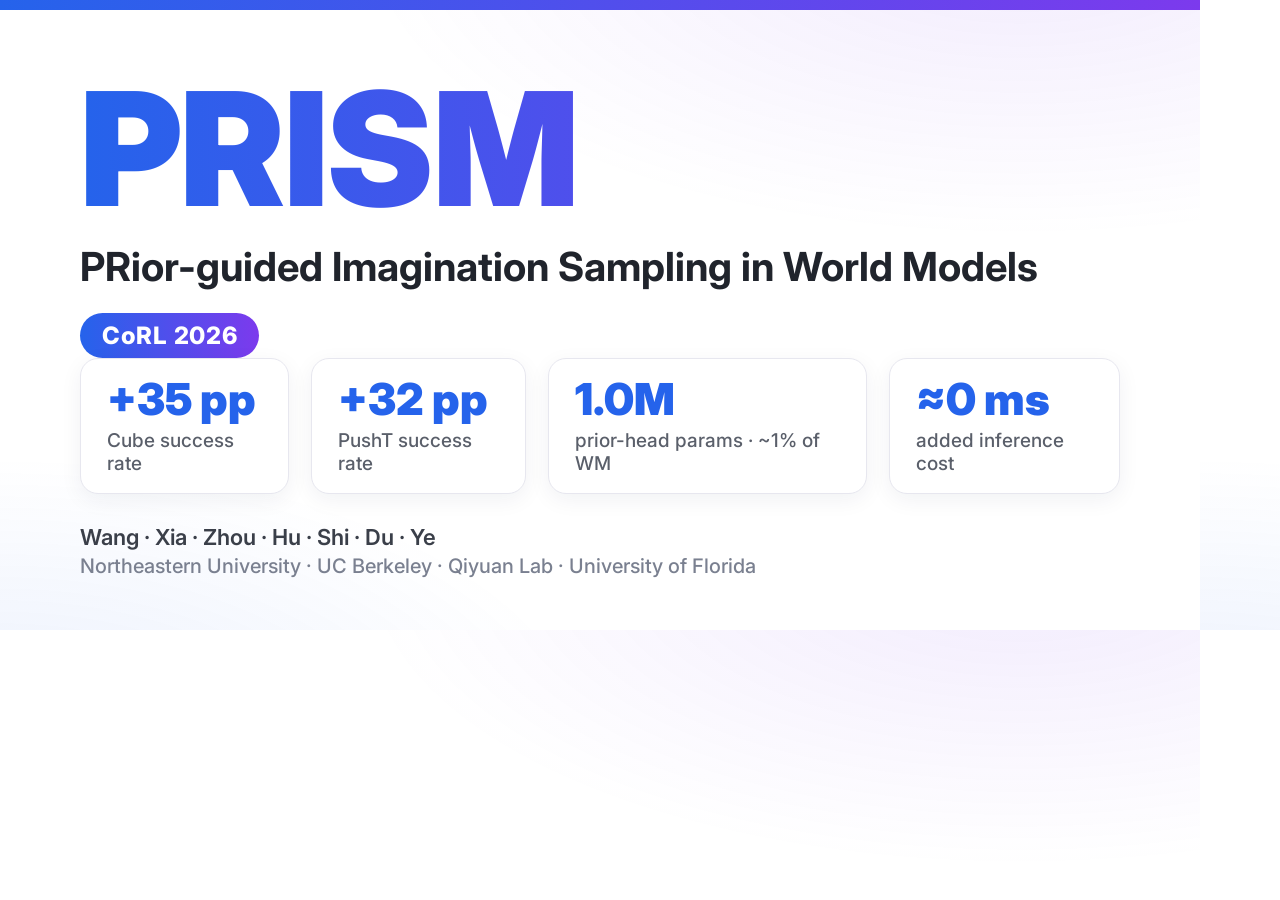
==== static/social/social.html @ 201a8fa4 "Update links, real-robot section, and social preview - Hero buttons: replace unpublished sim-weight " ====
<!DOCTYPE html>
<html lang="en">
<head>
<meta charset="utf-8">
<link href="https://fonts.googleapis.com/css2?family=Inter:wght@400;500;600;700;800;900&display=swap" rel="stylesheet">
<style>
  * { margin: 0; padding: 0; box-sizing: border-box; }
  html, body { width: 1200px; height: 630px; }
  body {
    font-family: 'Inter', -apple-system, sans-serif;
    background:
      radial-gradient(1100px 500px at 85% -10%, rgba(124,58,237,.10), transparent 60%),
      radial-gradient(1000px 500px at 0% 120%, rgba(37,99,235,.10), transparent 60%),
      #ffffff;
    color: #15171c;
    position: relative;
    overflow: hidden;
  }
  .accent { position: absolute; top: 0; left: 0; right: 0; height: 10px;
    background: linear-gradient(90deg, #2563eb, #7c3aed); }
  .wrap { padding: 70px 80px 60px; height: 100%; display: flex; flex-direction: column; }
  .title { font-size: 158px; font-weight: 900; letter-spacing: -.01em; line-height: 1;
    background: linear-gradient(90deg, #2563eb, #7c3aed);
    -webkit-background-clip: text; background-clip: text; color: transparent; }
  .subtitle { font-size: 40px; font-weight: 700; margin-top: 14px; color: #20242c; }
  .badge { display: inline-block; margin-top: 22px; font-size: 24px; font-weight: 800;
    color: #fff; background: linear-gradient(90deg, #2563eb, #7c3aed);
    padding: 8px 22px; border-radius: 999px; letter-spacing: .03em; }
  .spacer { flex: 1; }
  .stats { display: flex; gap: 22px; }
  .pill { background: #fff; border: 1px solid #e7e7ef; border-radius: 18px;
    padding: 18px 26px; box-shadow: 0 6px 22px rgba(20,30,60,.06); }
  .pill .n { font-size: 44px; font-weight: 900; color: #2563eb; line-height: 1; }
  .pill .l { font-size: 19px; color: #5a5f6a; margin-top: 8px; font-weight: 500; }
  .foot { margin-top: 30px; font-size: 22px; color: #3a3f49; font-weight: 600; }
  .foot .aff { color: #7a8090; font-weight: 500; font-size: 20px; margin-top: 4px; }
</style>
</head>
<body>
  <div class="accent"></div>
  <div class="wrap">
    <div>
      <div class="title">PRISM</div>
      <div class="subtitle">PRior-guided Imagination Sampling in World Models</div>
      <span class="badge">CoRL 2026</span>
    </div>
    <div class="spacer"></div>
    <div class="stats">
      <div class="pill"><div class="n">+35 pp</div><div class="l">Cube success rate</div></div>
      <div class="pill"><div class="n">+32 pp</div><div class="l">PushT success rate</div></div>
      <div class="pill"><div class="n">1.0M</div><div class="l">prior-head params · ~1% of WM</div></div>
      <div class="pill"><div class="n">≈0 ms</div><div class="l">added inference cost</div></div>
    </div>
    <div class="foot">
      Wang · Xia · Zhou · Hu · Shi · Du · Ye
      <div class="aff">Northeastern University · UC Berkeley · Qiyuan Lab · University of Florida</div>
    </div>
  </div>
</body>
</html>
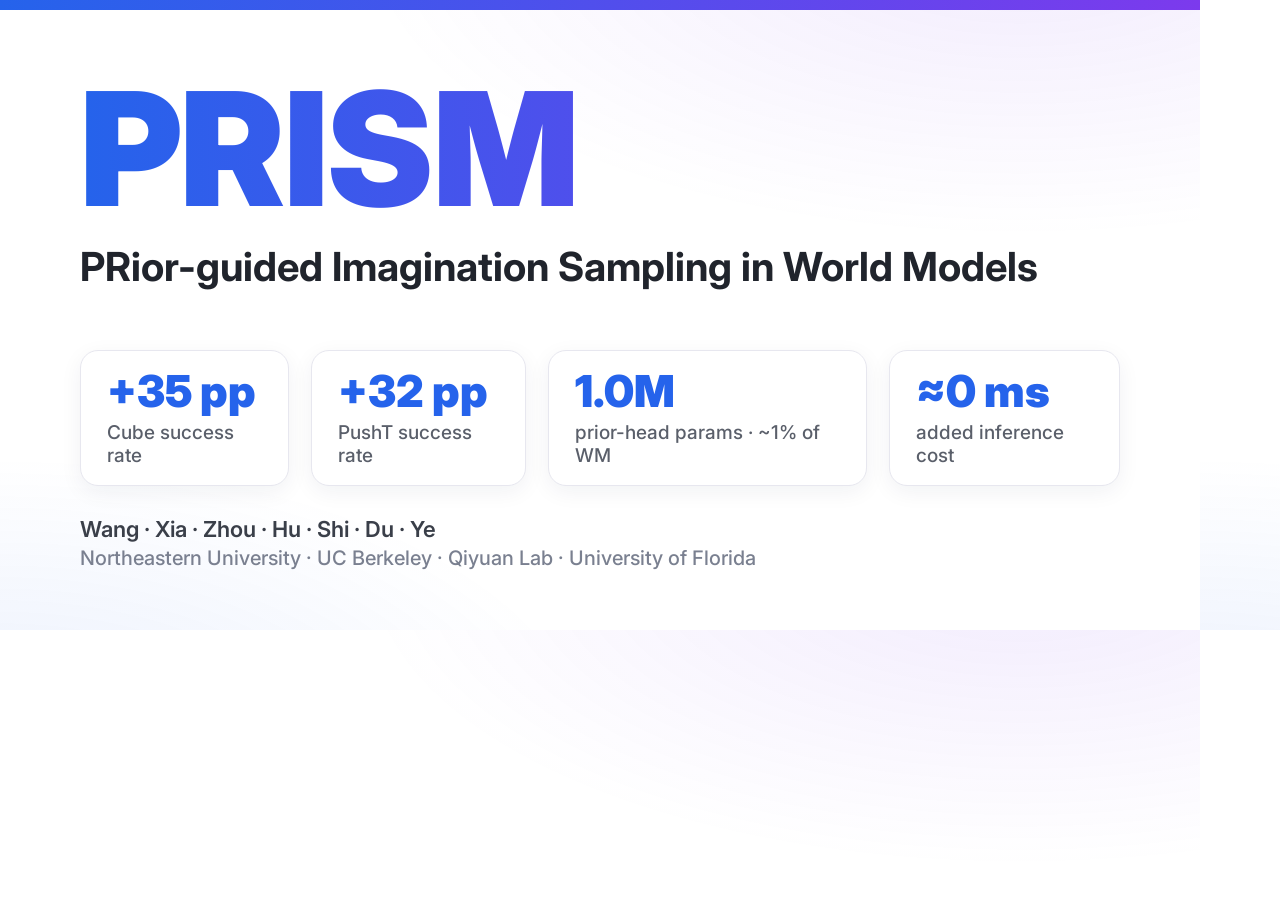
==== commit 3eb95e48: "Remove CoRL mentions, drop BibTeX for now, swap Model button for sim ckpts - Remove all CoRL/venue r" ====
--- a/static/social/social.html
+++ b/static/social/social.html
@@ -42,7 +42,6 @@
     <div>
       <div class="title">PRISM</div>
       <div class="subtitle">PRior-guided Imagination Sampling in World Models</div>
-      <span class="badge">CoRL 2026</span>
     </div>
     <div class="spacer"></div>
     <div class="stats">
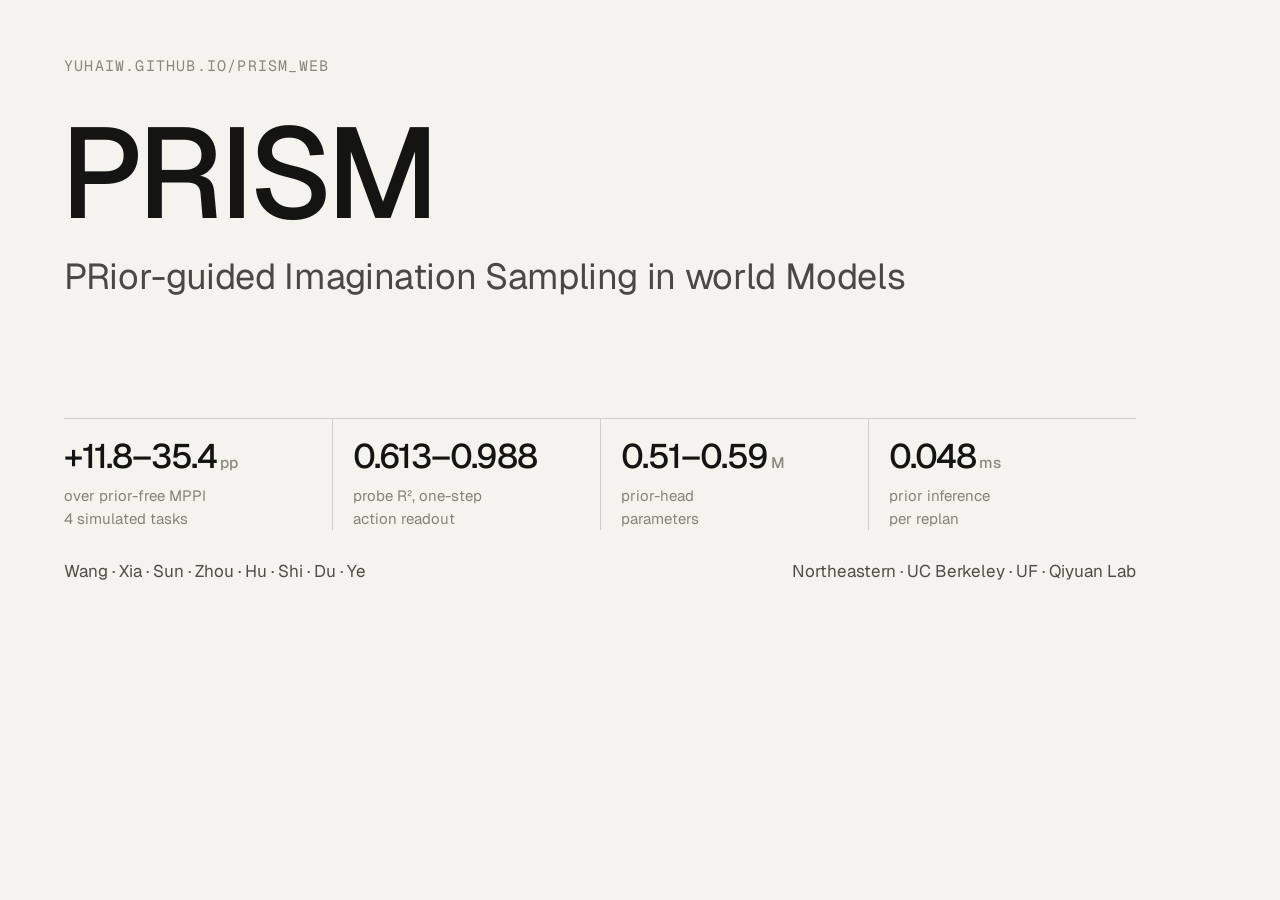
==== commit ed33ebee: "Align project page with the IEEE-format paper and restyle it Content follows the 2026-10-14 paper PD" ====
--- a/static/social/social.html
+++ b/static/social/social.html
@@ -2,58 +2,41 @@
 <html lang="en">
 <head>
 <meta charset="utf-8">
-<link href="https://fonts.googleapis.com/css2?family=Inter:wght@400;500;600;700;800;900&display=swap" rel="stylesheet">
+<link href="https://fonts.googleapis.com/css2?family=Geist:wght@400;500&family=Geist+Mono:wght@400&display=swap" rel="stylesheet">
 <style>
   * { margin: 0; padding: 0; box-sizing: border-box; }
   html, body { width: 1200px; height: 630px; }
-  body {
-    font-family: 'Inter', -apple-system, sans-serif;
-    background:
-      radial-gradient(1100px 500px at 85% -10%, rgba(124,58,237,.10), transparent 60%),
-      radial-gradient(1000px 500px at 0% 120%, rgba(37,99,235,.10), transparent 60%),
-      #ffffff;
-    color: #15171c;
-    position: relative;
-    overflow: hidden;
-  }
-  .accent { position: absolute; top: 0; left: 0; right: 0; height: 10px;
-    background: linear-gradient(90deg, #2563eb, #7c3aed); }
-  .wrap { padding: 70px 80px 60px; height: 100%; display: flex; flex-direction: column; }
-  .title { font-size: 158px; font-weight: 900; letter-spacing: -.01em; line-height: 1;
-    background: linear-gradient(90deg, #2563eb, #7c3aed);
-    -webkit-background-clip: text; background-clip: text; color: transparent; }
-  .subtitle { font-size: 40px; font-weight: 700; margin-top: 14px; color: #20242c; }
-  .badge { display: inline-block; margin-top: 22px; font-size: 24px; font-weight: 800;
-    color: #fff; background: linear-gradient(90deg, #2563eb, #7c3aed);
-    padding: 8px 22px; border-radius: 999px; letter-spacing: .03em; }
+  body { background: #F5F3ED; color: #141413; font-family: 'Geist', sans-serif; position: relative; overflow: hidden; }
+  .frame { position: absolute; inset: 0; padding: 56px 64px 48px; display: flex; flex-direction: column; }
+  .label { font-family: 'Geist Mono', monospace; font-size: 15px; letter-spacing: .08em; text-transform: uppercase; color: #8A877E; }
+  .title { font-size: 128px; font-weight: 500; letter-spacing: -.035em; line-height: 1; margin-top: 34px; margin-left: -4px; }
+  .sub { font-size: 36px; font-weight: 400; letter-spacing: -.01em; color: #4A4843; margin-top: 16px; }
+  .sub em { font-family: 'Instrument Serif', serif; font-style: italic; font-weight: 400; }
   .spacer { flex: 1; }
-  .stats { display: flex; gap: 22px; }
-  .pill { background: #fff; border: 1px solid #e7e7ef; border-radius: 18px;
-    padding: 18px 26px; box-shadow: 0 6px 22px rgba(20,30,60,.06); }
-  .pill .n { font-size: 44px; font-weight: 900; color: #2563eb; line-height: 1; }
-  .pill .l { font-size: 19px; color: #5a5f6a; margin-top: 8px; font-weight: 500; }
-  .foot { margin-top: 30px; font-size: 22px; color: #3a3f49; font-weight: 600; }
-  .foot .aff { color: #7a8090; font-weight: 500; font-size: 20px; margin-top: 4px; }
+  .stats { display: grid; grid-template-columns: repeat(4, 1fr); border-top: 1px solid rgba(14,14,13,.16); }
+  .stat { padding: 20px 20px 0; border-left: 1px solid rgba(14,14,13,.16); }
+  .stat:first-child { border-left: 0; padding-left: 0; }
+  .v { font-size: 34px; font-weight: 500; letter-spacing: -.035em; line-height: 1; white-space: nowrap; }
+  .v .u { font-size: .45em; color: #8A877E; letter-spacing: 0; margin-left: .2em; }
+  .k { font-size: 15px; color: #85827A; margin-top: 12px; line-height: 1.5; }
+  .foot { display: flex; justify-content: space-between; margin-top: 30px; font-size: 17px; color: #4F4D47; }
+  .dot { position: absolute; width: 5px; height: 5px; border-radius: 50%; background: rgba(14,14,13,.55); }
+  .accent { color: #D81B60; }
 </style>
 </head>
 <body>
-  <div class="accent"></div>
-  <div class="wrap">
-    <div>
-      <div class="title">PRISM</div>
-      <div class="subtitle">PRior-guided Imagination Sampling in World Models</div>
-    </div>
+  <div class="frame">
+    <div class="label">yuhaiw.github.io/PRISM_web</div>
+    <div class="title">PRISM</div>
+    <div class="sub">PRior-guided Imagination Sampling in world Models</div>
     <div class="spacer"></div>
     <div class="stats">
-      <div class="pill"><div class="n">+35 pp</div><div class="l">Cube success rate</div></div>
-      <div class="pill"><div class="n">+32 pp</div><div class="l">PushT success rate</div></div>
-      <div class="pill"><div class="n">1.0M</div><div class="l">prior-head params · ~1% of WM</div></div>
-      <div class="pill"><div class="n">≈0 ms</div><div class="l">added inference cost</div></div>
+      <div class="stat"><div class="v">+11.8–35.4<span class="u">pp</span></div><div class="k">over prior-free MPPI<br>4 simulated tasks</div></div>
+      <div class="stat"><div class="v">0.613–0.988</div><div class="k">probe R², one-step<br>action readout</div></div>
+      <div class="stat"><div class="v">0.51–0.59<span class="u">M</span></div><div class="k">prior-head<br>parameters</div></div>
+      <div class="stat"><div class="v">0.048<span class="u">ms</span></div><div class="k">prior inference<br>per replan</div></div>
     </div>
-    <div class="foot">
-      Wang · Xia · Zhou · Hu · Shi · Du · Ye
-      <div class="aff">Northeastern University · UC Berkeley · Qiyuan Lab · University of Florida</div>
-    </div>
+    <div class="foot"><span>Wang · Xia · Sun · Zhou · Hu · Shi · Du · Ye</span><span>Northeastern · UC Berkeley · UF · Qiyuan Lab</span></div>
   </div>
 </body>
 </html>
